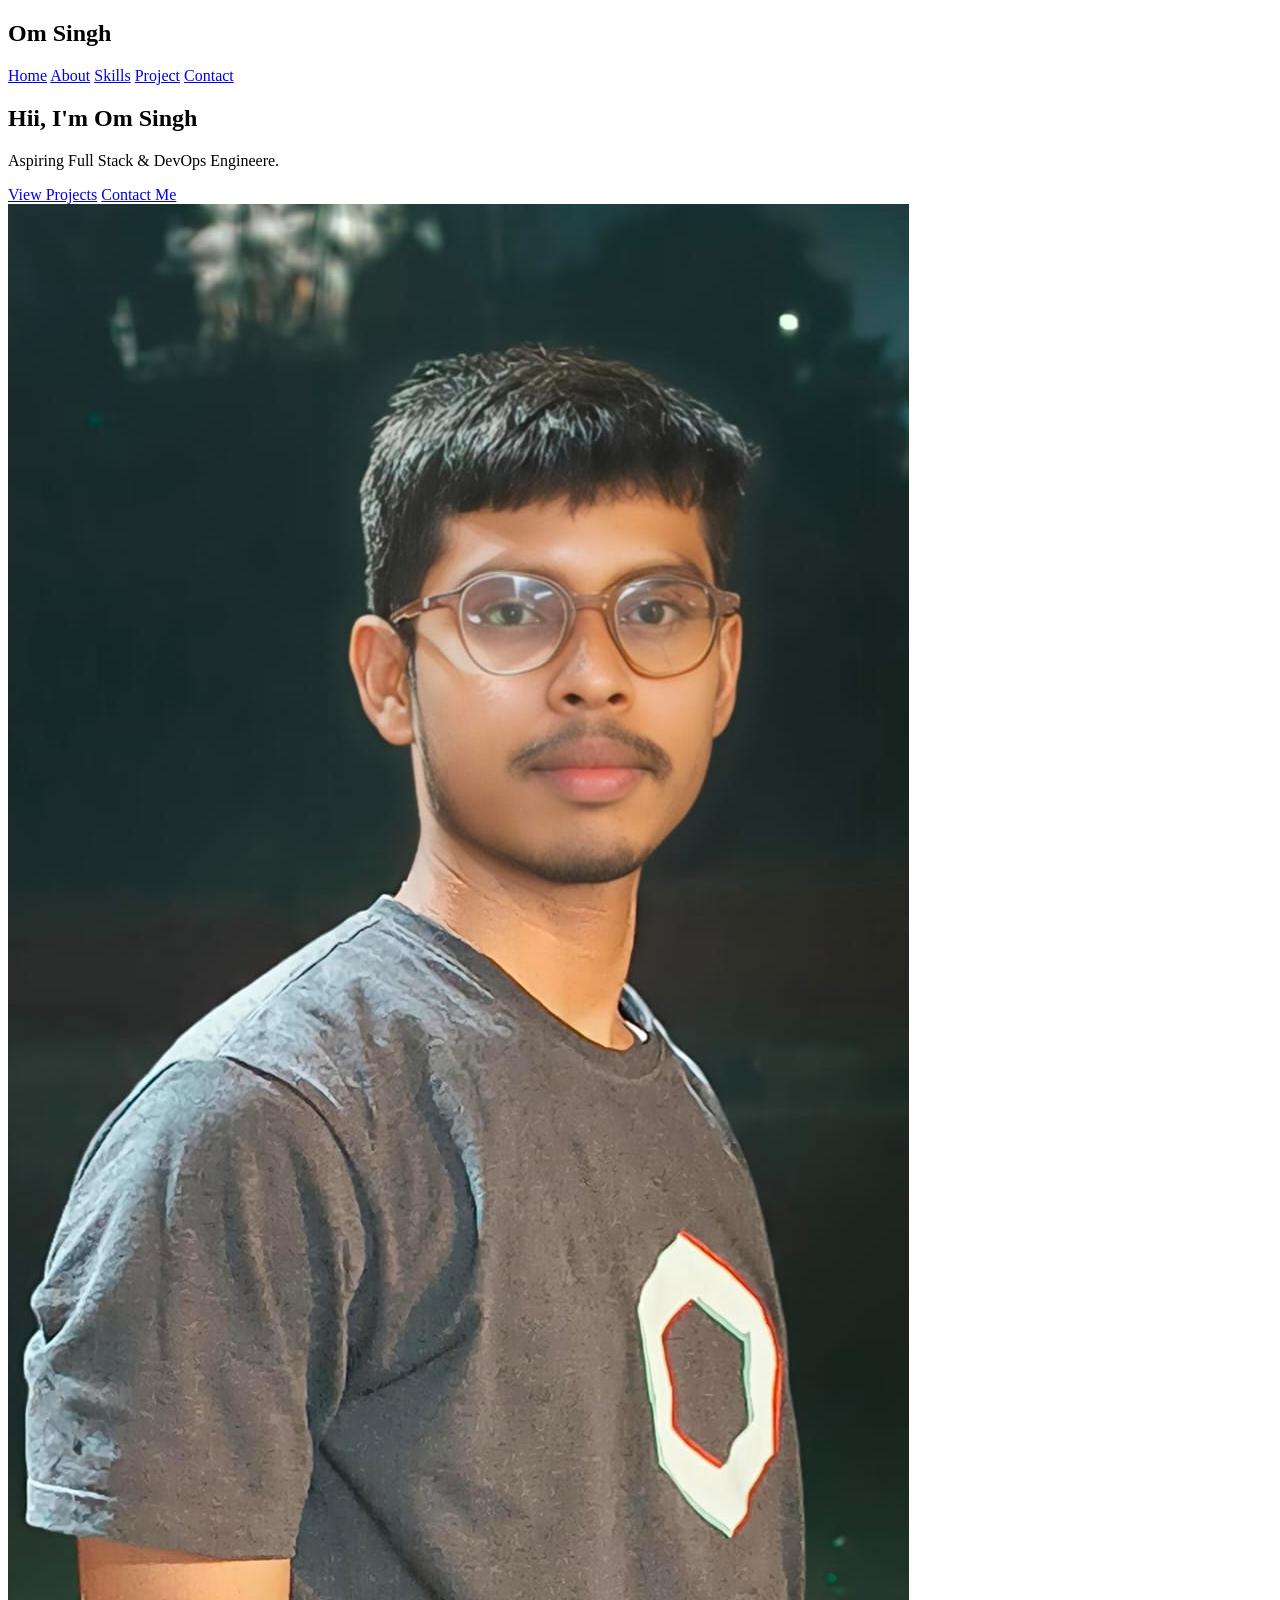
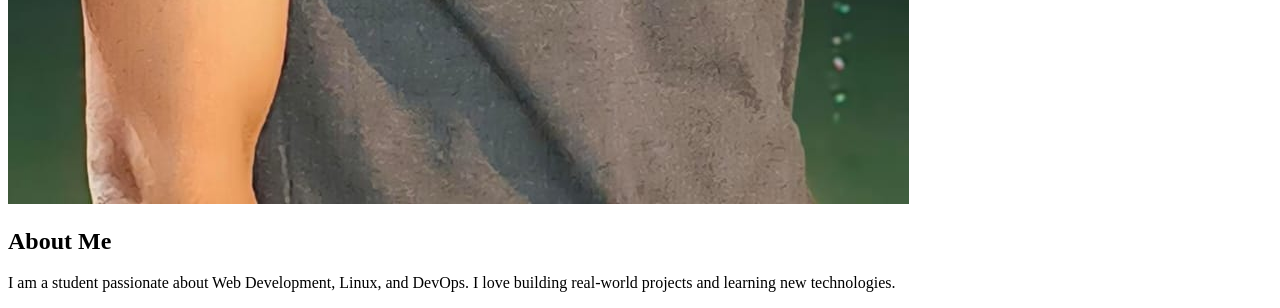
==== index.html @ bc5d7b80 "Initial Commit" ====
<!DOCTYPE html>
<html lang="en">
<head>
    <meta charset="UTF-8">
    <meta name="viewport" content="width=device-width, initial-scale=1.0">
    <title>Om Singh |  Portfolio</title>
</head>
<body>
    <header class="navbar">
        <h2>Om Singh</h2>
        <nav>
            <a href="#home">Home</a>
            <a href="#about">About</a>
            <a href="#skills">Skills</a>
            <a href="#project">Project</a>
            <a href="contact">Contact</a>
        </nav>
    </header>
    <section id="home" class="hero">
        <div class="hero-text"></div>
        <h1>Hii, I'm Om Singh</h1>
        <p>Aspiring Full Stack & DevOps Engineere.</p>
        <a href="#projects" class="btn">View Projects</a>
        <a href="#contact" class="btn-outline">Contact Me</a>
        <div class="hero-image">
            <img src="assets/profile_img.jpeg" alt="profile">
        </div>
    </section>
    <!-- About Section -->
     <section id="about" class="section"></section>
     <h2>About Me</h2>
     <p> I am a student passionate about Web Development, Linux, and DevOps.
      I love building real-world projects and learning new technologies.</p>
</body>
</html>
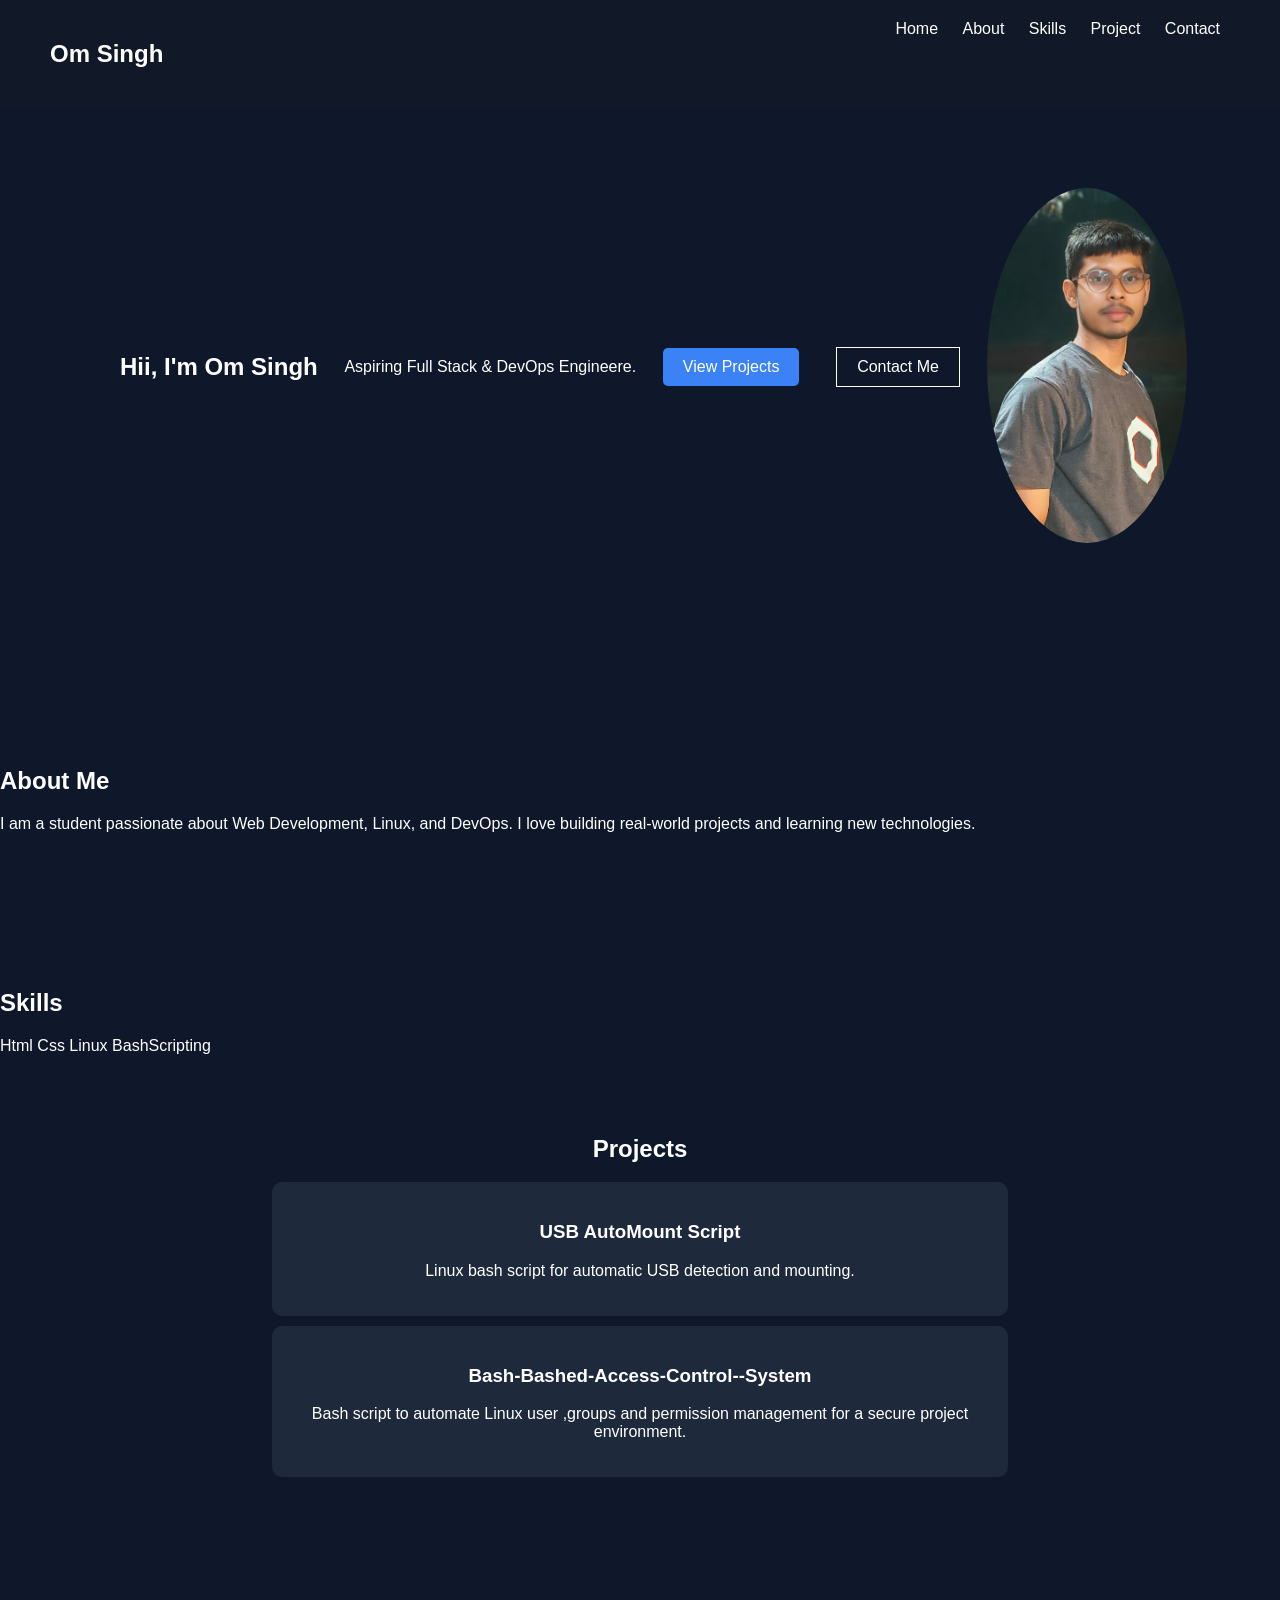
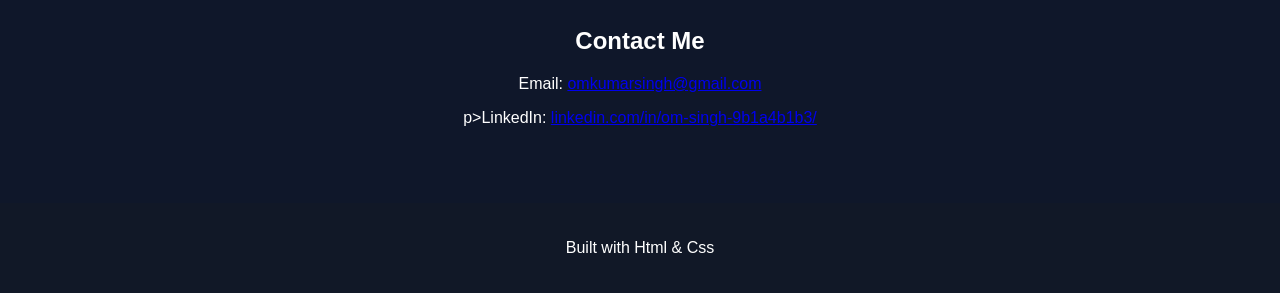
==== commit 771a5e7e: "Created v1 of Portfolio" ====
--- a/index.html
+++ b/index.html
@@ -4,6 +4,7 @@
     <meta charset="UTF-8">
     <meta name="viewport" content="width=device-width, initial-scale=1.0">
     <title>Om Singh |  Portfolio</title>
+    <link rel="stylesheet" href="style.css">
 </head>
 <body>
     <header class="navbar">
@@ -31,5 +32,38 @@
      <h2>About Me</h2>
      <p> I am a student passionate about Web Development, Linux, and DevOps.
       I love building real-world projects and learning new technologies.</p>
-</body>
+      <!-- Skill Section -->
+        <section id="skills" class="section"></section>
+        <h2>Skills</h2>
+        <span>Html</span>
+        <span>Css</span>
+        <span>Linux</span>
+        <span>BashScripting</span>
+        
+    </section>
+    <!-- Project Section -->
+     <section id="project" class="section">
+        <h2>Projects</h2>
+        <div class="card">
+            <h3>USB AutoMount Script</h3>
+            <p>Linux bash script for automatic USB detection and mounting.</p>
+        </div>
+        <div class="card">
+            <h3>Bash-Bashed-Access-Control--System</h3>
+            <p>Bash script to automate Linux user ,groups and permission management for a secure project environment.</p>
+        </div>
+     </section>
+     <!-- Contact Section -->
+        <section id="contact" class="section">
+            <h2>Contact Me</h2>
+            <p>Email: <a href="mailto:omkumarsingh@gmail.com">omkumarsingh@gmail.com</a></p>
+            p>LinkedIn: <a href="https://www.linkedin.com/in/om-singh-9b1a4b1b3/">linkedin.com/in/om-singh-9b1a4b1b3/</a></p>
+        </section>
+
+        <footer>
+            <p>Built with Html & Css</p>
+        </footer>
+
+    </body>
+
 </html>
--- a/style.css
+++ b/style.css
@@ -0,0 +1,83 @@
+body {
+  margin: 0;
+  font-family: Arial, sans-serif;
+  background: #0f172a;
+  color: white;
+}
+
+/* Navbar */
+.navbar {
+  display: flex;
+  justify-content: space-between;
+  padding: 20px 50px;
+  background: #111827;
+  position: sticky;
+  top: 0;
+}
+
+.navbar a {
+  color: white;
+  margin: 0 10px;
+  text-decoration: none;
+}
+
+/* Hero */
+.hero {
+  display: flex;
+  justify-content: space-around;
+  align-items: center;
+  padding: 80px;
+}
+
+.hero img {
+  width: 200px;
+  border-radius: 50%;
+}
+
+/* Buttons */
+.btn {
+  background: #3b82f6;
+  padding: 10px 20px;
+  margin-right: 10px;
+  color: white;
+  text-decoration: none;
+  border-radius: 5px;
+}
+
+.btn-outline {
+  border: 1px solid white;
+  padding: 10px 20px;
+  color: white;
+  text-decoration: none;
+}
+
+/* Sections */
+.section {
+  padding: 60px;
+  text-align: center;
+}
+
+/* Skills */
+.skills span {
+  background: #1f2937;
+  padding: 10px;
+  margin: 5px;
+  display: inline-block;
+  border-radius: 5px;
+}
+
+/* Projects */
+.card {
+  background: #1e293b;
+  padding: 20px;
+  margin: 10px auto;
+  width: 60%;
+  border-radius: 10px;
+}
+
+/* Footer */
+footer {
+  text-align: center;
+  padding: 20px;
+  background: #111827;
+}
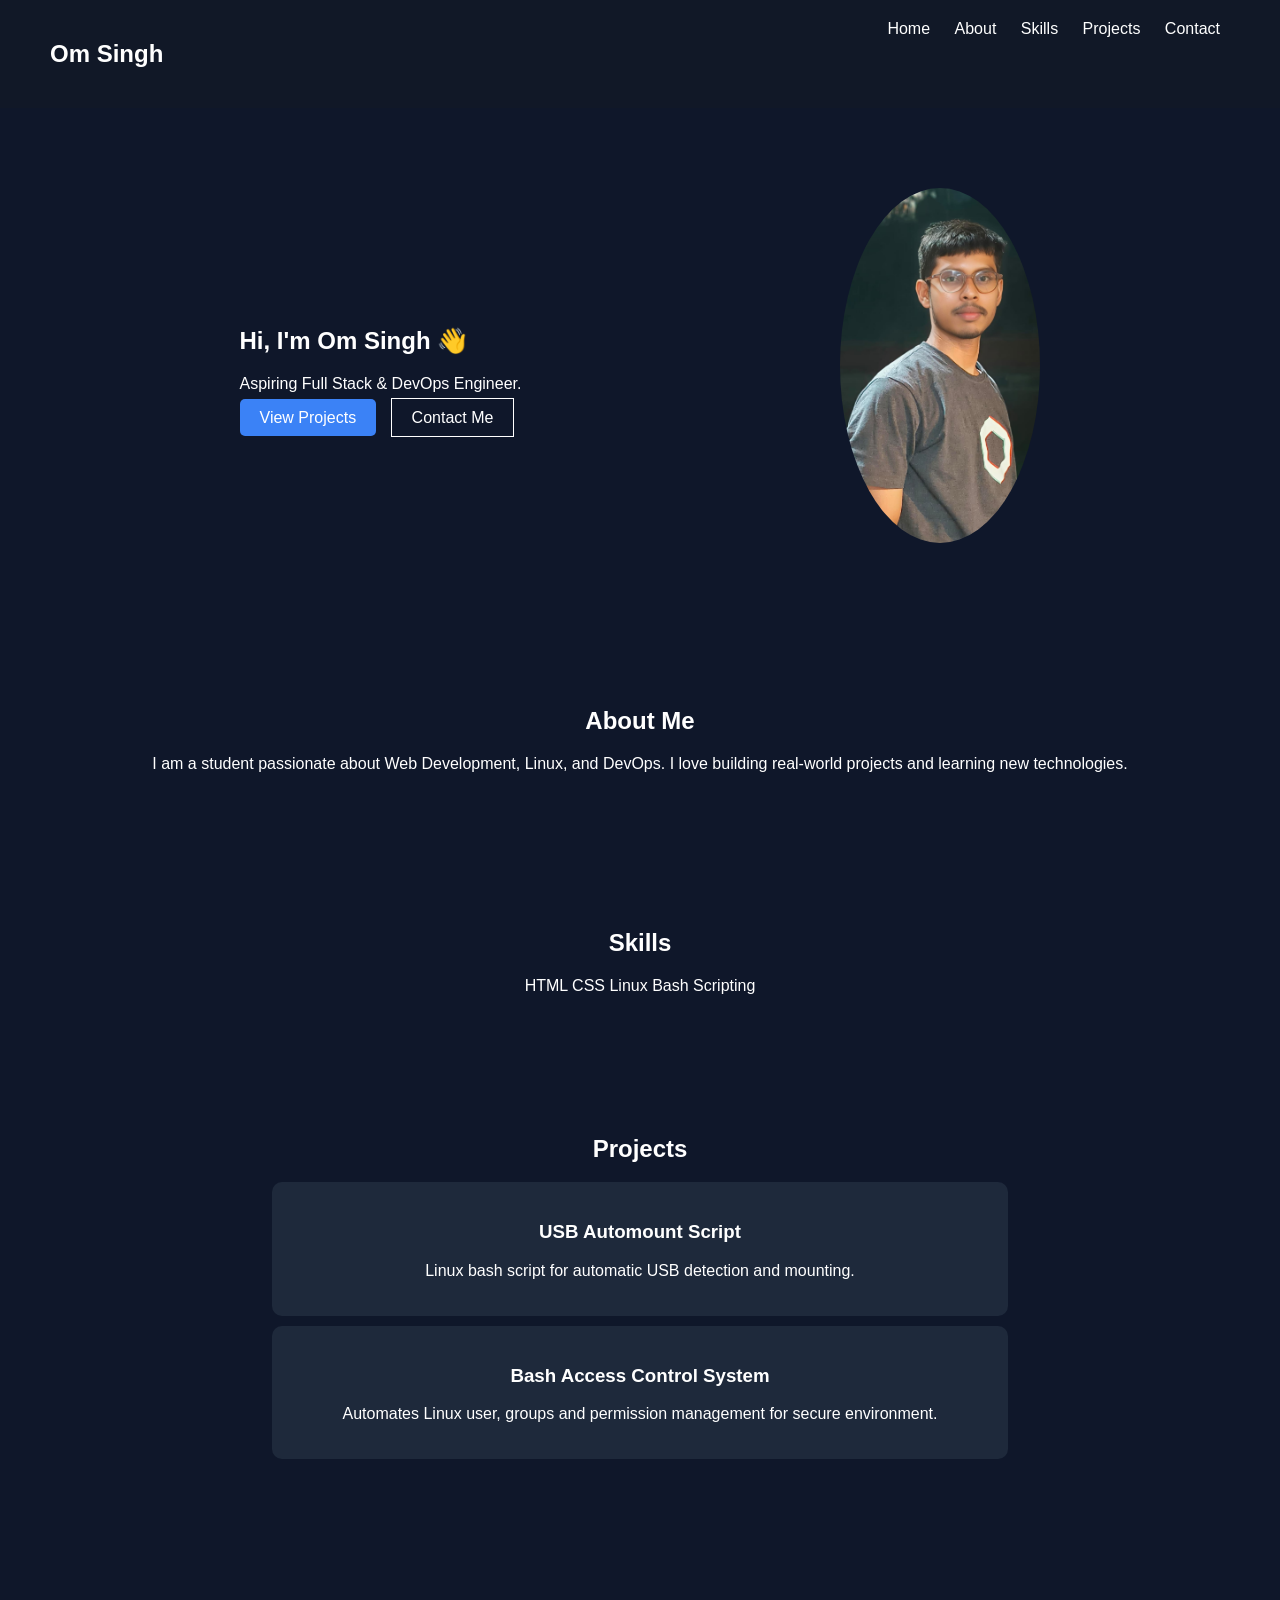
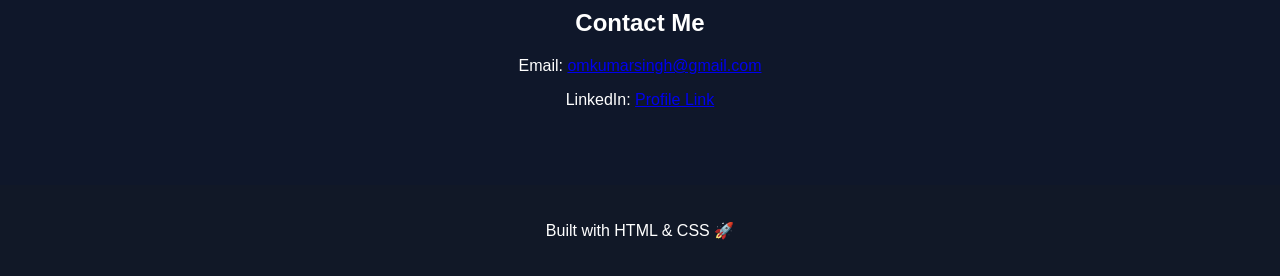
==== commit d1c31e9e: "Updated index.html" ====
--- a/index.html
+++ b/index.html
@@ -3,67 +3,94 @@
 <head>
     <meta charset="UTF-8">
     <meta name="viewport" content="width=device-width, initial-scale=1.0">
-    <title>Om Singh |  Portfolio</title>
+    <title>Om Singh | Portfolio</title>
     <link rel="stylesheet" href="style.css">
 </head>
 <body>
-    <header class="navbar">
-        <h2>Om Singh</h2>
-        <nav>
-            <a href="#home">Home</a>
-            <a href="#about">About</a>
-            <a href="#skills">Skills</a>
-            <a href="#project">Project</a>
-            <a href="contact">Contact</a>
-        </nav>
-    </header>
-    <section id="home" class="hero">
-        <div class="hero-text"></div>
-        <h1>Hii, I'm Om Singh</h1>
-        <p>Aspiring Full Stack & DevOps Engineere.</p>
+
+<!-- Navbar -->
+<header class="navbar">
+    <h2>Om Singh</h2>
+    <nav>
+        <a href="#home">Home</a>
+        <a href="#about">About</a>
+        <a href="#skills">Skills</a>
+        <a href="#projects">Projects</a>
+        <a href="#contact">Contact</a>
+    </nav>
+</header>
+
+<!-- Hero -->
+<section id="home" class="hero">
+
+    <div class="hero-text">
+        <h1>Hi, I'm Om Singh 👋</h1>
+        <p>Aspiring Full Stack & DevOps Engineer.</p>
+
         <a href="#projects" class="btn">View Projects</a>
         <a href="#contact" class="btn-outline">Contact Me</a>
-        <div class="hero-image">
-            <img src="assets/profile_img.jpeg" alt="profile">
-        </div>
-    </section>
-    <!-- About Section -->
-     <section id="about" class="section"></section>
-     <h2>About Me</h2>
-     <p> I am a student passionate about Web Development, Linux, and DevOps.
-      I love building real-world projects and learning new technologies.</p>
-      <!-- Skill Section -->
-        <section id="skills" class="section"></section>
-        <h2>Skills</h2>
-        <span>Html</span>
-        <span>Css</span>
-        <span>Linux</span>
-        <span>BashScripting</span>
-        
-    </section>
-    <!-- Project Section -->
-     <section id="project" class="section">
-        <h2>Projects</h2>
-        <div class="card">
-            <h3>USB AutoMount Script</h3>
-            <p>Linux bash script for automatic USB detection and mounting.</p>
-        </div>
-        <div class="card">
-            <h3>Bash-Bashed-Access-Control--System</h3>
-            <p>Bash script to automate Linux user ,groups and permission management for a secure project environment.</p>
-        </div>
-     </section>
-     <!-- Contact Section -->
-        <section id="contact" class="section">
-            <h2>Contact Me</h2>
-            <p>Email: <a href="mailto:omkumarsingh@gmail.com">omkumarsingh@gmail.com</a></p>
-            p>LinkedIn: <a href="https://www.linkedin.com/in/om-singh-9b1a4b1b3/">linkedin.com/in/om-singh-9b1a4b1b3/</a></p>
-        </section>
+    </div>
 
-        <footer>
-            <p>Built with Html & Css</p>
-        </footer>
+    <div class="hero-image">
+        <img src="assets/profile_img.jpeg" alt="profile">
+    </div>
 
-    </body>
+</section>
 
+<!-- About -->
+<section id="about" class="section">
+    <h2>About Me</h2>
+    <p>
+        I am a student passionate about Web Development, Linux, and DevOps.
+        I love building real-world projects and learning new technologies.
+    </p>
+</section>
+
+<!-- Skills -->
+<section id="skills" class="section">
+    <h2>Skills</h2>
+    <span>HTML</span>
+    <span>CSS</span>
+    <span>Linux</span>
+    <span>Bash Scripting</span>
+</section>
+
+<!-- Projects -->
+<section id="projects" class="section">
+    <h2>Projects</h2>
+
+    <div class="card">
+        <h3>USB Automount Script</h3>
+        <p>Linux bash script for automatic USB detection and mounting.</p>
+    </div>
+
+    <div class="card">
+        <h3>Bash Access Control System</h3>
+        <p>Automates Linux user, groups and permission management for secure environment.</p>
+    </div>
+
+</section>
+
+<!-- Contact -->
+<section id="contact" class="section">
+    <h2>Contact Me</h2>
+
+    <p>Email:
+        <a href="mailto:omkumarsingh@gmail.com">
+            omkumarsingh@gmail.com
+        </a>
+    </p>
+
+    <p>LinkedIn:
+        <a href="https://www.linkedin.com/in/om-singh-9b1a4b1b3/">
+            Profile Link
+        </a>
+    </p>
+</section>
+
+<footer>
+    <p>Built with HTML & CSS 🚀</p>
+</footer>
+
+</body>
 </html>
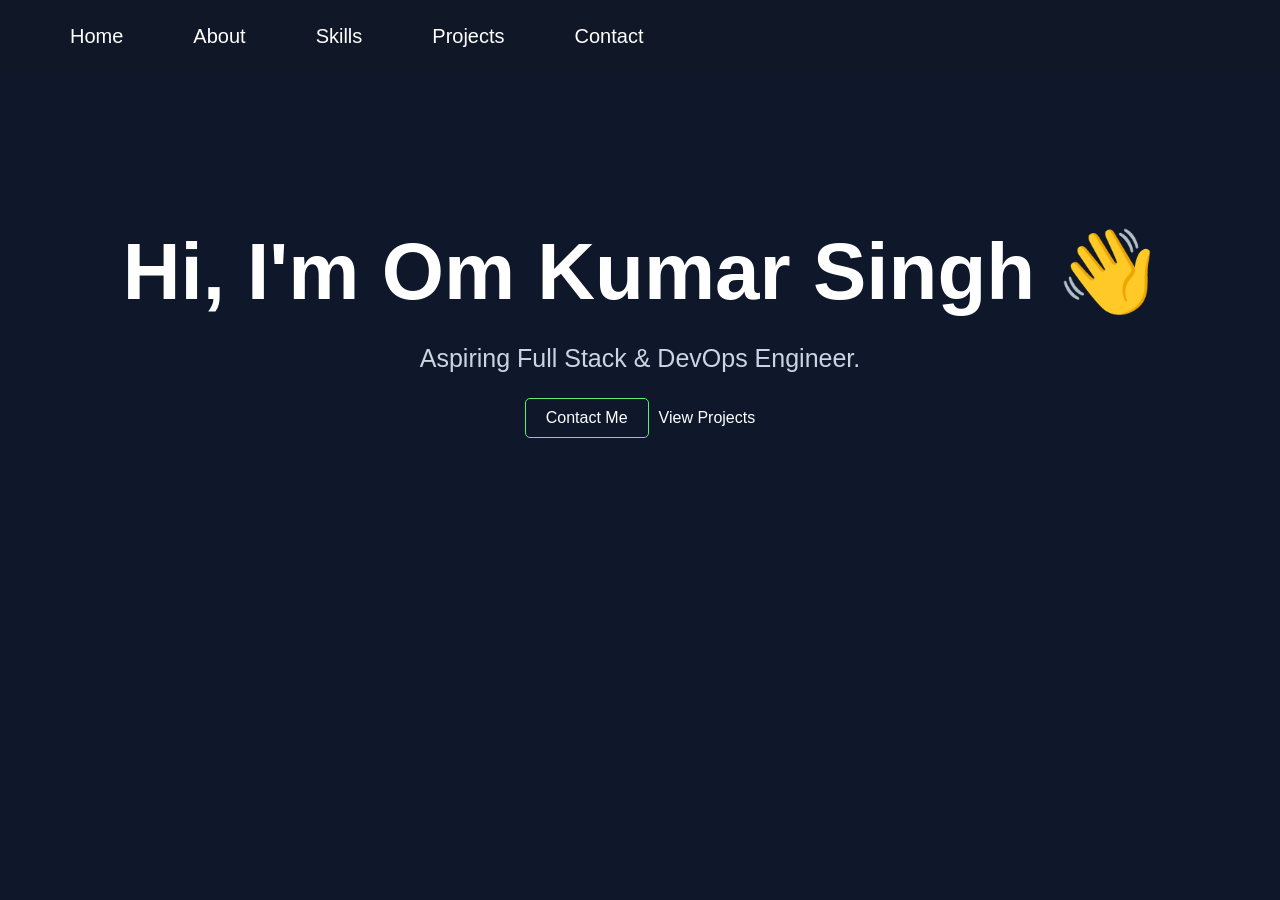
==== commit c311762b: "Refactor home and about pages, improve navbar and hero buttons" ====
--- a/index.html
+++ b/index.html
@@ -10,10 +10,10 @@
 
 <!-- Navbar -->
 <header class="navbar">
-    <h2>Om Singh</h2>
+    
     <nav>
         <a href="#home">Home</a>
-        <a href="#about">About</a>
+        <a href="about.html">About</a>
         <a href="#skills">Skills</a>
         <a href="#projects">Projects</a>
         <a href="#contact">Contact</a>
@@ -21,76 +21,27 @@
 </header>
 
 <!-- Hero -->
-<section id="home" class="hero">
+<section  class="hero">
 
     <div class="hero-text">
-        <h1>Hi, I'm Om Singh 👋</h1>
+        <h1>Hi, I'm Om Kumar Singh 👋</h1>
         <p>Aspiring Full Stack & DevOps Engineer.</p>
+    <div class="hero-button">
+        <a href="#contact" class="btn-outline">Contact Me</a
+        <a href="#projects" class="btn">View Projects</a>
 
-        <a href="#projects" class="btn">View Projects</a>
-        <a href="#contact" class="btn-outline">Contact Me</a>
+    </div>
     </div>
 
-    <div class="hero-image">
-        <img src="assets/profile_img.jpeg" alt="profile">
-    </div>
+  
 
 </section>
 
-<!-- About -->
-<section id="about" class="section">
-    <h2>About Me</h2>
-    <p>
-        I am a student passionate about Web Development, Linux, and DevOps.
-        I love building real-world projects and learning new technologies.
-    </p>
-</section>
 
-<!-- Skills -->
-<section id="skills" class="section">
-    <h2>Skills</h2>
-    <span>HTML</span>
-    <span>CSS</span>
-    <span>Linux</span>
-    <span>Bash Scripting</span>
-</section>
 
-<!-- Projects -->
-<section id="projects" class="section">
-    <h2>Projects</h2>
 
-    <div class="card">
-        <h3>USB Automount Script</h3>
-        <p>Linux bash script for automatic USB detection and mounting.</p>
-    </div>
 
-    <div class="card">
-        <h3>Bash Access Control System</h3>
-        <p>Automates Linux user, groups and permission management for secure environment.</p>
-    </div>
-
-</section>
-
-<!-- Contact -->
-<section id="contact" class="section">
-    <h2>Contact Me</h2>
-
-    <p>Email:
-        <a href="mailto:omkumarsingh@gmail.com">
-            omkumarsingh@gmail.com
-        </a>
-    </p>
-
-    <p>LinkedIn:
-        <a href="https://www.linkedin.com/in/om-singh-9b1a4b1b3/">
-            Profile Link
-        </a>
-    </p>
-</section>
-
-<footer>
-    <p>Built with HTML & CSS 🚀</p>
-</footer>
 
 </body>
-</html>+
+</section></html>
--- a/style.css
+++ b/style.css
@@ -9,75 +9,129 @@
 .navbar {
   display: flex;
   justify-content: space-between;
+  align-items: center;
   padding: 20px 50px;
-  background: #111827;
+  background:rgba(17, 24 , 39 , 0.9 );
+  backdrop-filter: blur(10px);
   position: sticky;
   top: 0;
+  z-index: 1000;
+}
+.navbar nav {
+  display: flex;
+  gap : 30px
 }
 
 .navbar a {
   color: white;
   margin: 0 10px;
   text-decoration: none;
+  font-size: 20px;
+  padding: 5px 10px;
 }
 
 /* Hero */
 .hero {
   display: flex;
-  justify-content: space-around;
+  justify-content: center;
   align-items: center;
-  padding: 80px;
+  text-align: center;
+  height: 50vh;
+  padding: 0 20px;
 }
 
-.hero img {
-  width: 200px;
-  border-radius: 50%;
+.hero-text h1 {
+  font-size: 80px;
+  margin-bottom: 20px;
+  
+}
+.hero-text p {
+  color: #cbd5e1;
+  font-size: 25px;
+}
+.hero-button {
+  display: flex;
+  justify-content: center;
+  align-items: center;
+
+  gap: 10px;
+  
 }
 
 /* Buttons */
 .btn {
   background: #3b82f6;
-  padding: 10px 20px;
-  margin-right: 10px;
   color: white;
   text-decoration: none;
   border-radius: 5px;
+  transition:  0.3s;
+  
+}
+.btn:hover {
+  background: #256eb2;
+  transform: translateY(-3px);
 }
 
 .btn-outline {
-  border: 1px solid white;
+  border: 1px solid rgb(95, 238, 114);
+  border-radius: 5px;
   padding: 10px 20px;
   color: white;
   text-decoration: none;
 }
 
-/* Sections */
-.section {
-  padding: 60px;
-  text-align: center;
+/* ABOUT SECTION */
+.about {
+  display: flex;
+  align-items: center;
+  justify-content: space-around;
+  padding-left: 150px;
+  padding-top: 20px;
+  gap: 50px;
+  flex-wrap: wrap;
+  margin: 20px 20px;
+}
+.about-text {
+  flex: 1;
+  min-width: 280px;
+  
 }
 
-/* Skills */
-.skills span {
-  background: #1f2937;
-  padding: 10px;
-  margin: 5px;
-  display: inline-block;
-  border-radius: 5px;
+.about-text h2 {
+  font-size: 60px;
+  margin-bottom: 50px;
+
+}
+.about-text h2:hover {
+  transform: scale(1.05);
+  transition: 0.3s;
 }
 
-/* Projects */
-.card {
-  background: #1e293b;
-  padding: 20px;
-  margin: 10px auto;
-  width: 60%;
-  border-radius: 10px;
+.about-text p {
+  marigin-bottom: 20px;
+  color: #cbd5e1;
+  line-height: 1.6;
+  font-size: larger;
+  ;
+}
+.about-text p:hover {
+  transform: scale(1.05);
+  transition: 0.3s;
+}
+.about-image {
+  flex: 1;
+  text-align: center;
+  padding-right: 300px;
+  padding-left: 250px;
+}
+.about-image img {
+  width: 350px;
+  border-radius: 20%;
+  height: 550px;
+  border: 3px solid #3b82f6;
 }
 
-/* Footer */
-footer {
-  text-align: center;
-  padding: 20px;
-  background: #111827;
+.about-image img:hover {
+  transform: scale(1.05);
+  transition: 0.3s;
 }
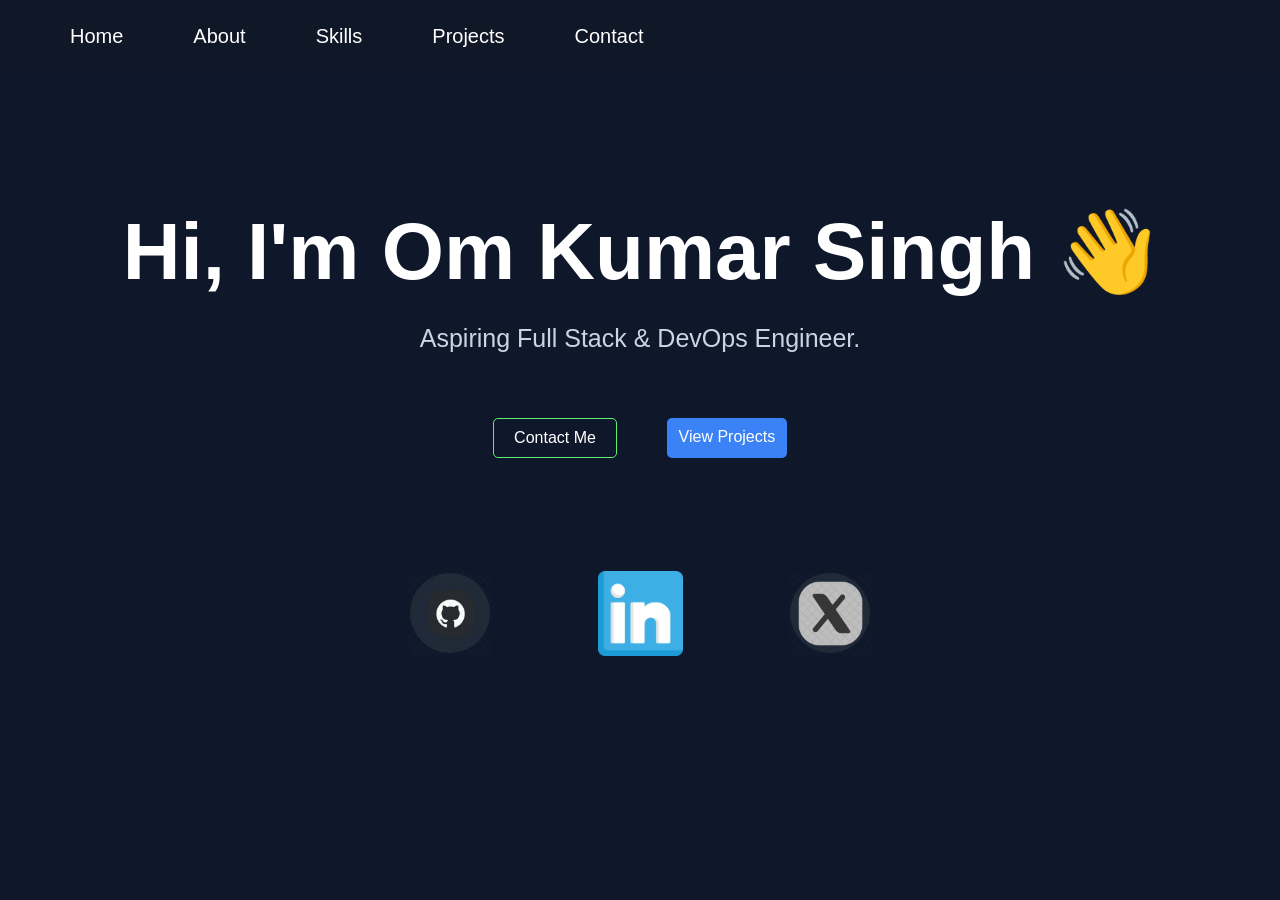
==== commit 7e637576: "Added skill page and update home UI" ====
--- a/index.html
+++ b/index.html
@@ -14,9 +14,9 @@
     <nav>
         <a href="#home">Home</a>
         <a href="about.html">About</a>
-        <a href="#skills">Skills</a>
-        <a href="#projects">Projects</a>
-        <a href="#contact">Contact</a>
+        <a href="skills.html">Skills</a>
+        <a href="projects.html">Projects</a>
+        <a href="contact.html">Contact</a>
     </nav>
 </header>
 
@@ -27,8 +27,8 @@
         <h1>Hi, I'm Om Kumar Singh 👋</h1>
         <p>Aspiring Full Stack & DevOps Engineer.</p>
     <div class="hero-button">
-        <a href="#contact" class="btn-outline">Contact Me</a
-        <a href="#projects" class="btn">View Projects</a>
+        <a href="contact.html" class="btn-outline">Contact Me</a>
+        <a href="projects.html" class="btn">View Projects</a>
 
     </div>
     </div>
@@ -37,11 +37,24 @@
 
 </section>
 
+<div class="social-icons">
+    <!-- GitHub -->
+     <a href="https://github.com/omsinghethdev" target="_blank">
+        <img src="./assets/github-icon-svg-download-png-12899818.webp" alt="github">
 
+     </a>
+     <!-- LinkedIn -->
+     <a href="https://www.linkedin.com/in/om-kumar-singh-72baa3324/"target="_blank">
+        <img src="./assets/linkedin.webp" alt="LinkedIn">
+    <!-- Twitter -->
+        <a href="https://x.com/omkr_singh" target="_blank">
+            <img src="./assets/x-icon-svg-download-png-8994173.webp" alt="Twitter">
+        </a>
+</div>
 
 
 
 
 </body>
 
-</section></html>+</html>
--- a/style.css
+++ b/style.css
@@ -39,6 +39,10 @@
   height: 50vh;
   padding: 0 20px;
 }
+.hero-text h1:hover , p:hover {
+  transform: scale(1.05);
+  transition: 0.3s;
+}
 
 .hero-text h1 {
   font-size: 80px;
@@ -53,9 +57,17 @@
   display: flex;
   justify-content: center;
   align-items: center;
-
-  gap: 10px;
-  
+  padding-top: 40px;
+  gap: 50px;
+  
+}
+.hero-button .btn-outline:hover  {
+  transform: scale(1.15);
+  transition-duration: 0.3s;
+}
+.hero-button .btn:hover {
+  transform: scale(1.15);
+  transition: 0.3s;
 }
 
 /* Buttons */
@@ -65,6 +77,13 @@
   text-decoration: none;
   border-radius: 5px;
   transition:  0.3s;
+  height: 30px;
+  width: 100px;
+  padding-top: 10px;
+  padding-left: 10px;
+  padding-right: 10px;
+  text-align: center;
+  margin-top: 0px;
   
 }
 .btn:hover {
@@ -78,6 +97,31 @@
   padding: 10px 20px;
   color: white;
   text-decoration: none;
+}
+.social-icons {
+  display: flex;
+  justify-content: center;
+  align-items: center;
+  gap: 110px;
+  margin-top: 50px;
+}
+.social-icons a {
+  display: flex;
+  align-items: center;
+  justify-content: center;
+  width: 80px;
+  height: 80px;
+  background: #1f2937;
+  border-radius: 50%;
+}
+.social-icons a img {
+  width: 85px;
+  height: 85px;
+  object-fit: contain;
+}
+.social-icons a:hover {
+  background: #101011;
+  transform: translateY(-5px);
 }
 
 /* ABOUT SECTION */
@@ -134,4 +178,44 @@
 .about-image img:hover {
   transform: scale(1.05);
   transition: 0.3s;
+}
+
+/* Skills Section */
+
+.skills {
+  text-align: center;
+  padding: 100px 20px;
+}
+
+.skills h1 {
+  font-size: 50px;
+  margin-bottom: 50px;
+}
+.skill-group {
+    margin-bottom: 80px;
+}
+.skill-group h2 {
+    color: #3b82f6;
+}
+.skill-list {
+    display: flex;
+    justify-content: center;
+    align-items: center;
+    gap: 15px;
+    flex-wrap: wrap;
+}
+
+.skill-list span {
+  background: #1f2937;
+  padding: 14px 24px;
+  border-radius: 10px;
+  font-size: 20px;
+  transition: 0.3s;
+  cursor: pointer;
+  
+
+}
+.skill-list span:hover {
+  background: #3b82f6;
+  transform: translateY(-5px);
 }
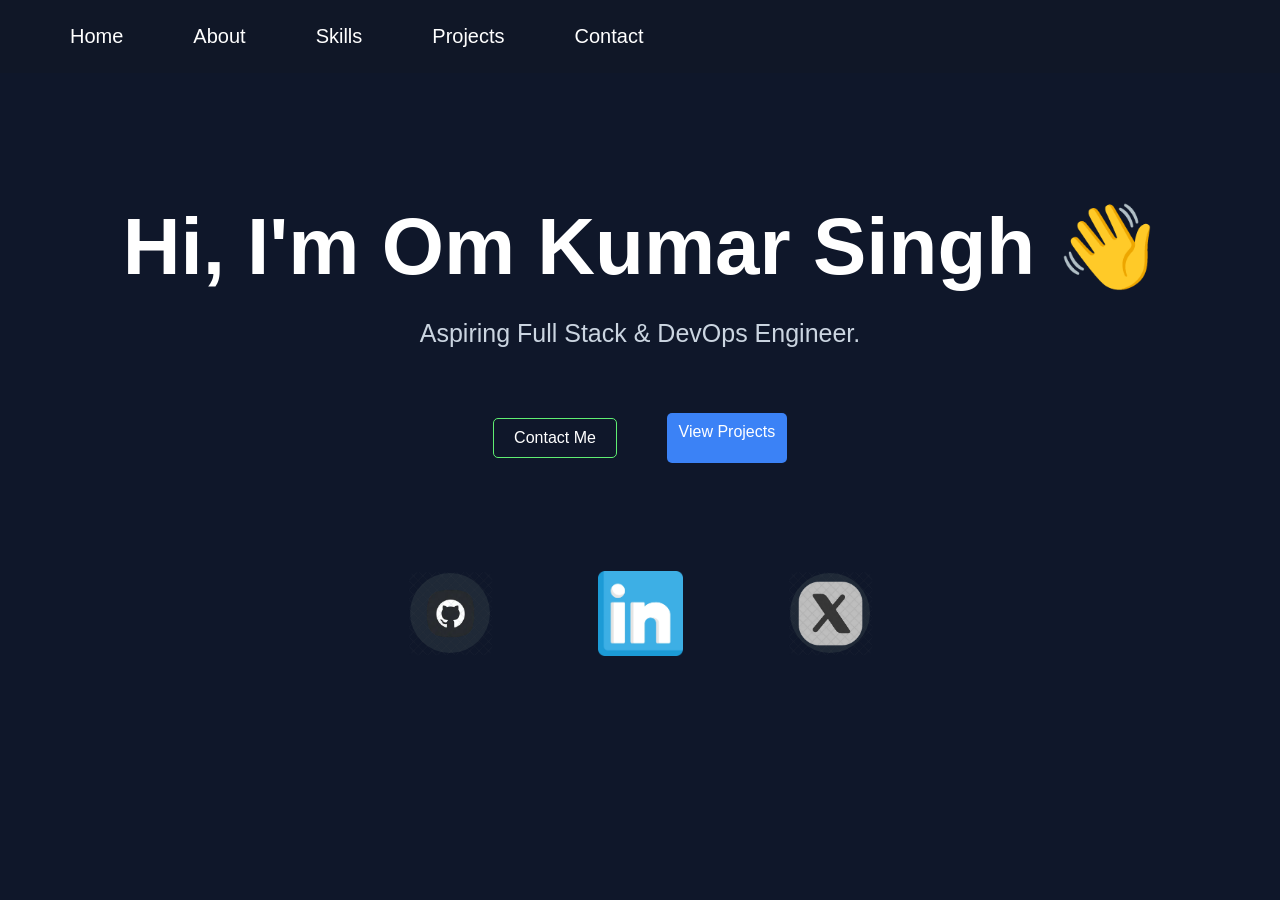
==== commit 31e41106: "Complet portfolio with project and contact page" ====
--- a/index.html
+++ b/index.html
@@ -12,7 +12,7 @@
 <header class="navbar">
     
     <nav>
-        <a href="#home">Home</a>
+        <a href="index.html">Home</a>
         <a href="about.html">About</a>
         <a href="skills.html">Skills</a>
         <a href="projects.html">Projects</a>
--- a/style.css
+++ b/style.css
@@ -82,6 +82,7 @@
   padding-top: 10px;
   padding-left: 10px;
   padding-right: 10px;
+  padding-bottom: 10px;
   text-align: center;
   margin-top: 0px;
   
@@ -218,4 +219,77 @@
 .skill-list span:hover {
   background: #3b82f6;
   transform: translateY(-5px);
+}
+
+/* Projects section */
+
+.projects {
+  text-align: center;
+  padding: 80px 20px;
+  
+}
+.projects h1 {
+  font-size: 40px;
+  margin-bottom: 20px;
+}
+.project-container {
+  display: flex;
+  flex-direction: column;
+  gap: 20px;
+  align-items: center;
+}
+.project-card{
+  background: #1f2937;
+  padding: 20px;
+  border-radius: 10px;
+  width: 60%;
+
+}
+.project-card:hover {
+  transform: translateY(-5px);
+
+}
+.project-card h3 {
+  margin-bottom: 35px;
+}
+.project-card p {
+  color: #cbd5e1;
+
+}
+.tech {
+  font-size: 14px;
+  margin: 20px 0px;
+}
+
+.contact {
+  text-align: center;
+  padding: 60px 20px;
+}
+
+.contact h1 {
+  font-size: 60px;
+  margin-bottom: 30px;
+}
+
+.contact p {
+  margin: 10px 0;
+  color: #cbd5e1;
+  font-size: 20px;
+}
+
+.contact-link {
+  display: inline-block;
+  margin-bottom: 15px;
+  color: #3b82f6;
+  text-decoration: none;
+  font-size: 18px;
+}
+
+.contact-link:hover {
+  text-decoration: underline;
+}
+
+/* Resume Button */
+.resume {
+  margin-top: 30px;
 }
